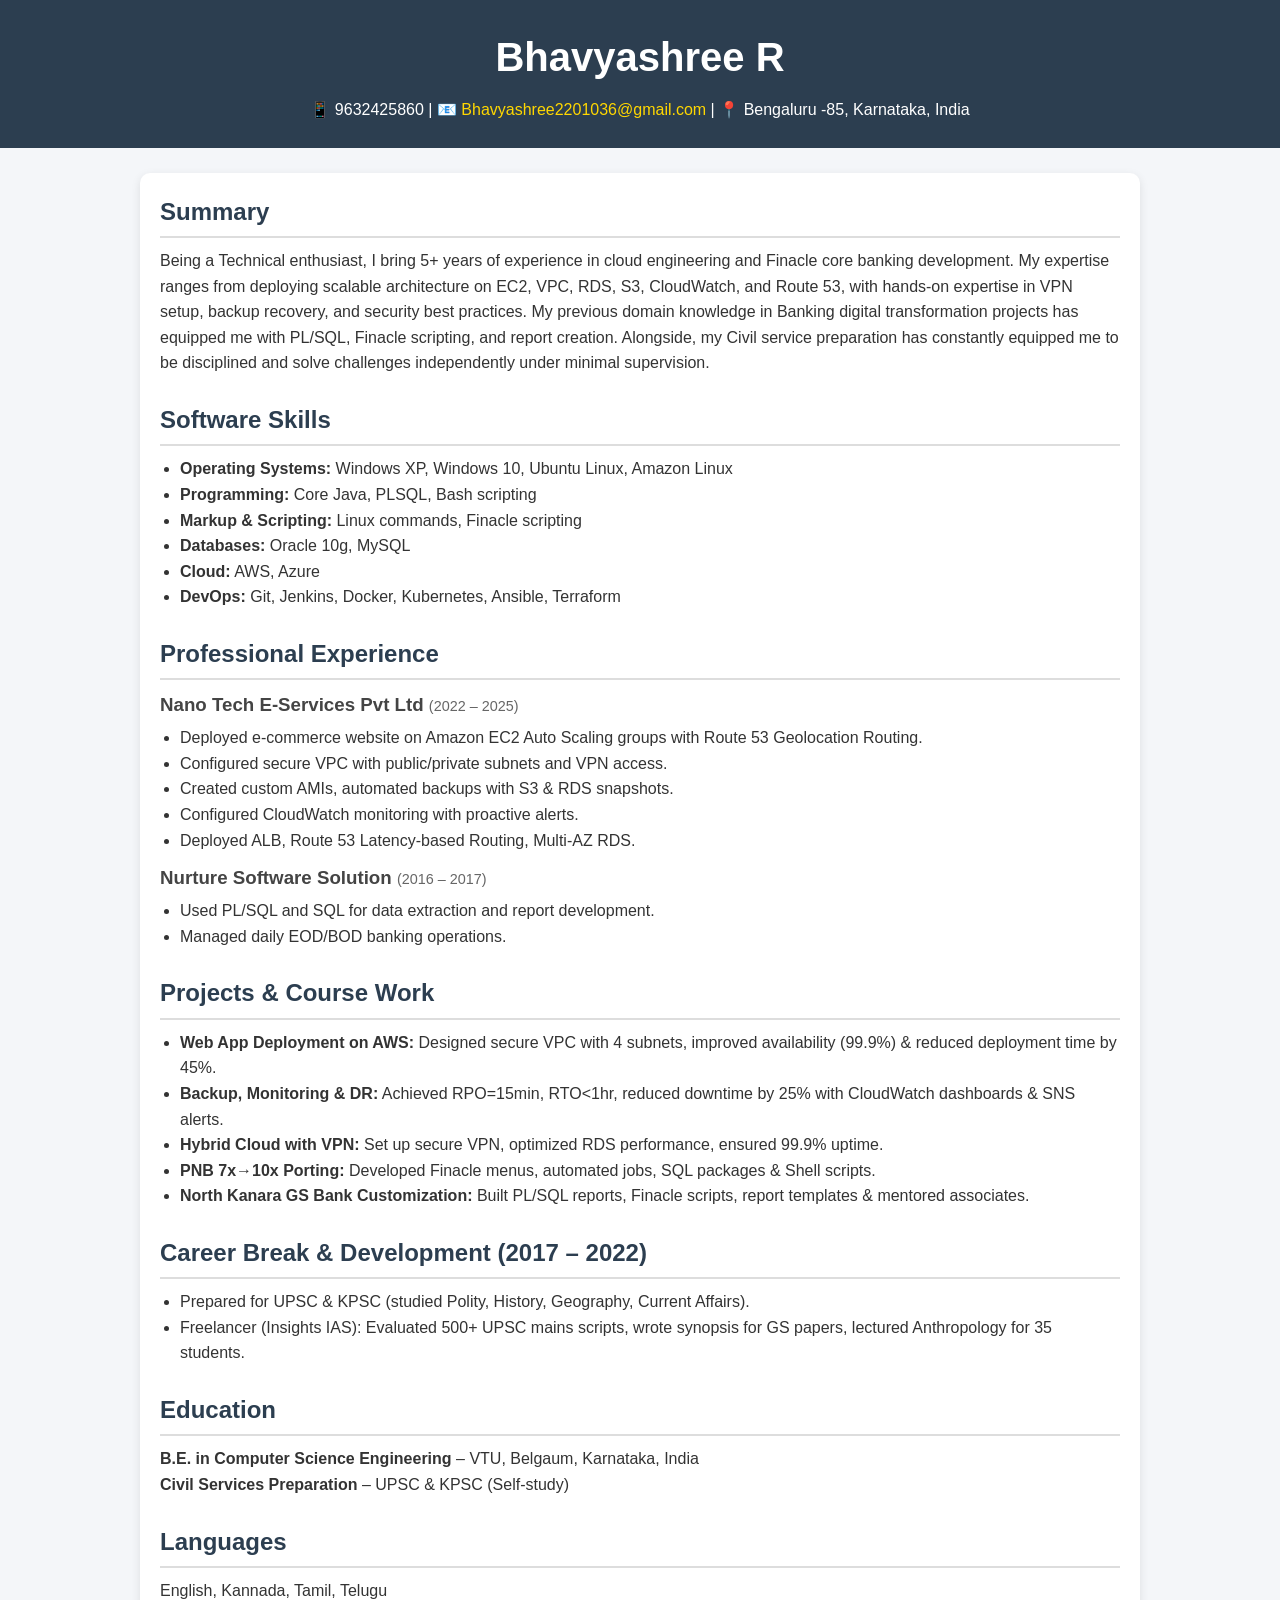
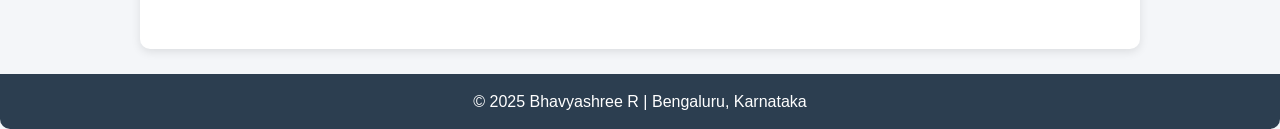
==== docs/index.html @ 76e30be9 "added website files under Docs directory" ====
<!DOCTYPE html>
<html lang="en">
<head>
  <meta charset="UTF-8">
  <meta name="viewport" content="width=device-width, initial-scale=1.0">
  <title>Resume - Bhavyashree R</title>
  <link rel="stylesheet" href="style.css">
</head>
<body>
  <!-- Header -->
  <header>
    <h1>Bhavyashree R</h1>
    <p>
      📱 9632425860 | 
      📧 <a href="mailto:Bhavyashree2201036@gmail.com">Bhavyashree2201036@gmail.com</a> | 
      📍 Bengaluru -85, Karnataka, India
    </p>
  </header>

  <main>
    <!-- Summary -->
    <section>
      <h2>Summary</h2>
      <p>
        Being a Technical enthusiast, I bring 5+ years of experience in cloud engineering and Finacle core banking development. 
        My expertise ranges from deploying scalable architecture on EC2, VPC, RDS, S3, CloudWatch, and Route 53, with hands-on expertise in VPN setup, backup recovery, and security best practices. 
        My previous domain knowledge in Banking digital transformation projects has equipped me with PL/SQL, Finacle scripting, and report creation. 
        Alongside, my Civil service preparation has constantly equipped me to be disciplined and solve challenges independently under minimal supervision.
      </p>
    </section>

    <!-- Software Skills -->
    <section>
      <h2>Software Skills</h2>
      <ul>
        <li><strong>Operating Systems:</strong> Windows XP, Windows 10, Ubuntu Linux, Amazon Linux</li>
        <li><strong>Programming:</strong> Core Java, PLSQL, Bash scripting</li>
        <li><strong>Markup & Scripting:</strong> Linux commands, Finacle scripting</li>
        <li><strong>Databases:</strong> Oracle 10g, MySQL</li>
        <li><strong>Cloud:</strong> AWS, Azure</li>
        <li><strong>DevOps:</strong> Git, Jenkins, Docker, Kubernetes, Ansible, Terraform</li>
      </ul>
    </section>

    <!-- Professional Experience -->
    <section>
      <h2>Professional Experience</h2>

      <div class="job">
        <h3>Nano Tech E-Services Pvt Ltd <span>(2022 – 2025)</span></h3>
        <ul>
          <li>Deployed e-commerce website on Amazon EC2 Auto Scaling groups with Route 53 Geolocation Routing.</li>
          <li>Configured secure VPC with public/private subnets and VPN access.</li>
          <li>Created custom AMIs, automated backups with S3 & RDS snapshots.</li>
          <li>Configured CloudWatch monitoring with proactive alerts.</li>
          <li>Deployed ALB, Route 53 Latency-based Routing, Multi-AZ RDS.</li>
        </ul>
      </div>

      <div class="job">
        <h3>Nurture Software Solution <span>(2016 – 2017)</span></h3>
        <ul>
          <li>Used PL/SQL and SQL for data extraction and report development.</li>
          <li>Managed daily EOD/BOD banking operations.</li>
        </ul>
      </div>
    </section>

    <!-- Projects -->
    <section>
      <h2>Projects & Course Work</h2>
      <ul>
        <li><strong>Web App Deployment on AWS:</strong> Designed secure VPC with 4 subnets, improved availability (99.9%) & reduced deployment time by 45%.</li>
        <li><strong>Backup, Monitoring & DR:</strong> Achieved RPO=15min, RTO&lt;1hr, reduced downtime by 25% with CloudWatch dashboards & SNS alerts.</li>
        <li><strong>Hybrid Cloud with VPN:</strong> Set up secure VPN, optimized RDS performance, ensured 99.9% uptime.</li>
        <li><strong>PNB 7x→10x Porting:</strong> Developed Finacle menus, automated jobs, SQL packages & Shell scripts.</li>
        <li><strong>North Kanara GS Bank Customization:</strong> Built PL/SQL reports, Finacle scripts, report templates & mentored associates.</li>
      </ul>
    </section>

    <!-- Career Break -->
    <section>
      <h2>Career Break & Development (2017 – 2022)</h2>
      <ul>
        <li>Prepared for UPSC & KPSC (studied Polity, History, Geography, Current Affairs).</li>
        <li>Freelancer (Insights IAS): Evaluated 500+ UPSC mains scripts, wrote synopsis for GS papers, lectured Anthropology for 35 students.</li>
      </ul>
    </section>

    <!-- Education -->
    <section>
      <h2>Education</h2>
      <p><strong>B.E. in Computer Science Engineering</strong> – VTU, Belgaum, Karnataka, India</p>
      <p><strong>Civil Services Preparation</strong> – UPSC & KPSC (Self-study)</p>
    </section>

    <!-- Languages -->
    <section>
      <h2>Languages</h2>
      <p>English, Kannada, Tamil, Telugu</p>
    </section>
  </main>

  <footer>
    <p>© 2025 Bhavyashree R | Bengaluru, Karnataka</p>
  </footer>
</body>
</html>
---- docs/style.css ----
/* General Reset */
* {
  margin: 0;
  padding: 0;
  box-sizing: border-box;
}

body {
  font-family: Arial, sans-serif;
  line-height: 1.6;
  background: #f4f6f9;
  color: #333;
  padding: 0;
  margin: 0;
}

/* Header */
header {
  background: #2c3e50;
  color: white;
  text-align: center;
  padding: 25px 15px;
}

header h1 {
  font-size: 2.5rem;
  margin-bottom: 8px;
}

header a {
  color: #ffd700;
  text-decoration: none;
}

/* Main content */
main {
  max-width: 1000px;
  margin: 25px auto;
  padding: 20px;
  background: white;
  border-radius: 10px;
  box-shadow: 0 3px 10px rgba(0,0,0,0.1);
}

section {
  margin-bottom: 25px;
}

h2 {
  color: #2c3e50;
  margin-bottom: 10px;
  border-bottom: 2px solid #ddd;
  padding-bottom: 5px;
}

h3 {
  color: #444;
  margin: 10px 0 5px;
}

.job span {
  font-weight: normal;
  color: #666;
  font-size: 0.9rem;
}

ul {
  margin-left: 20px;
  list-style: disc;
}

/* Footer */
footer {
  background: #2c3e50;
  color: white;
  text-align: center;
  padding: 15px;
  margin-top: 20px;
  border-radius: 0 0 10px 10px;
}
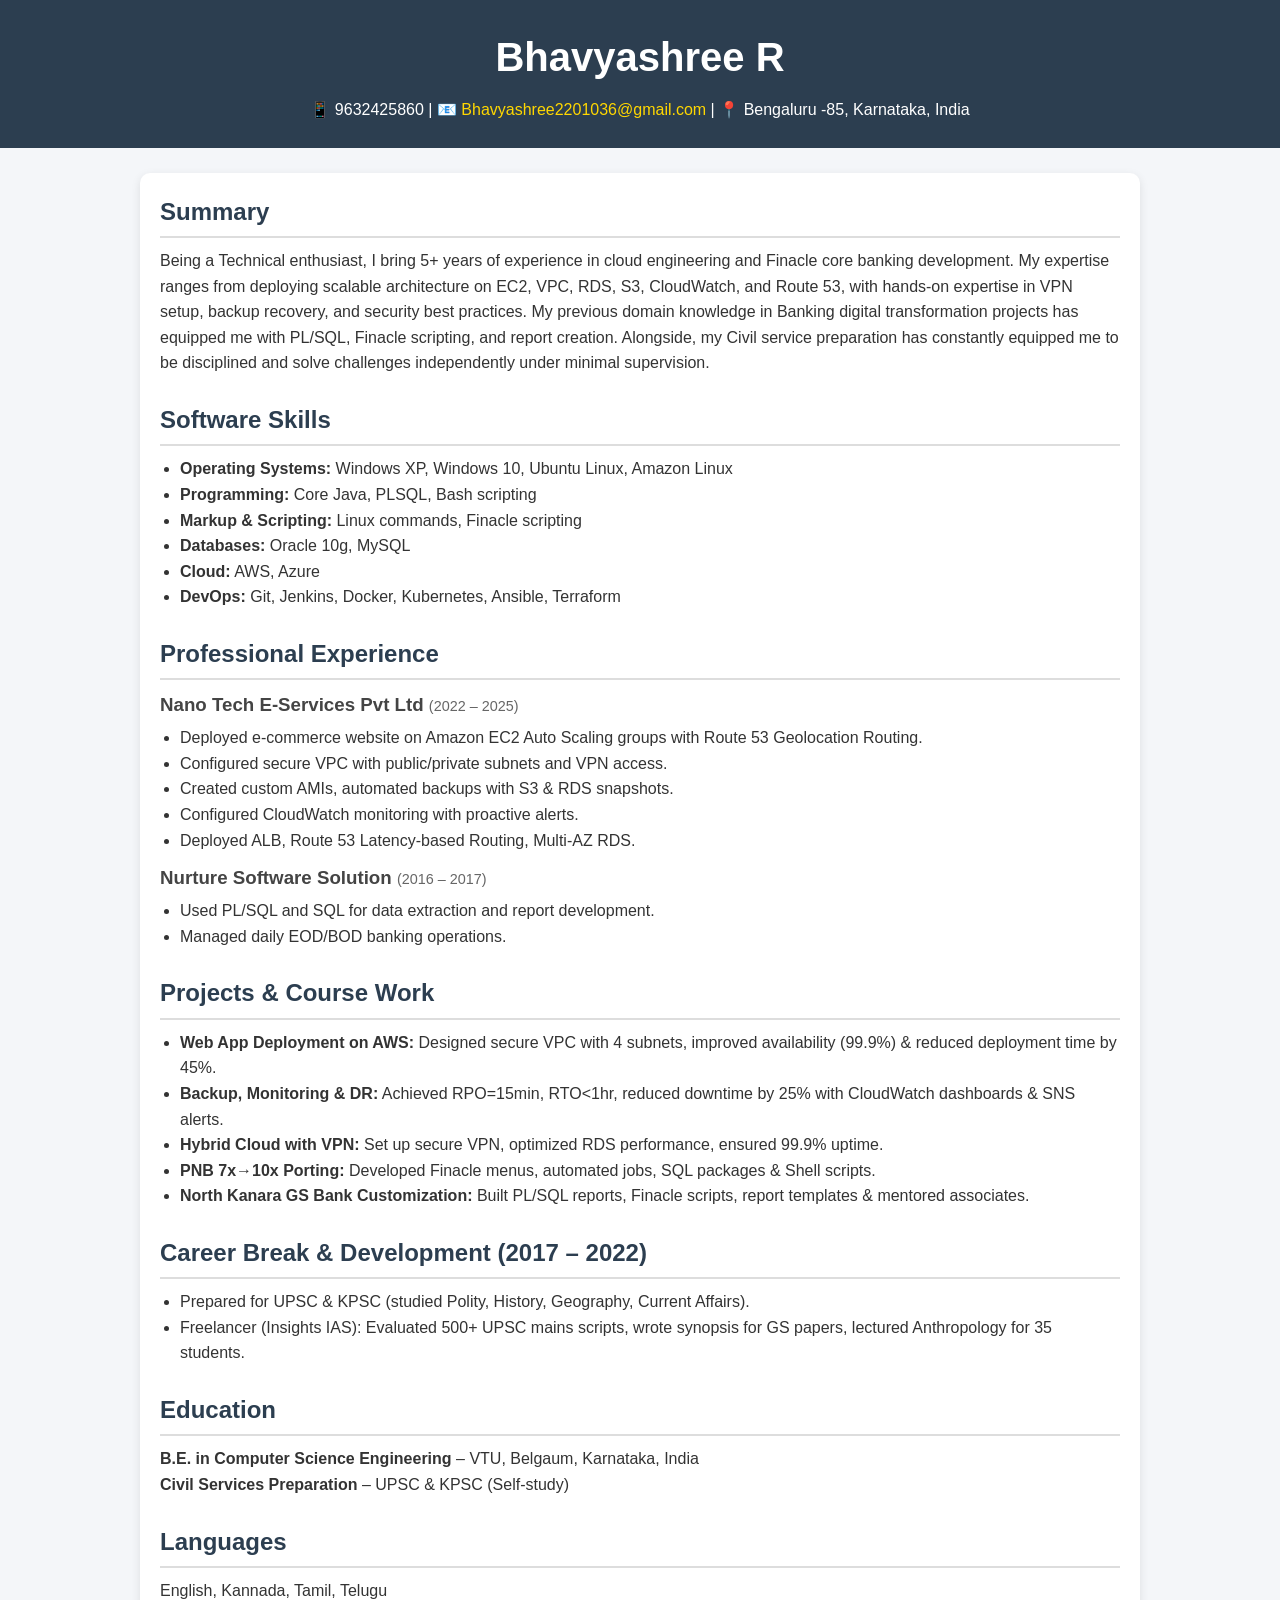
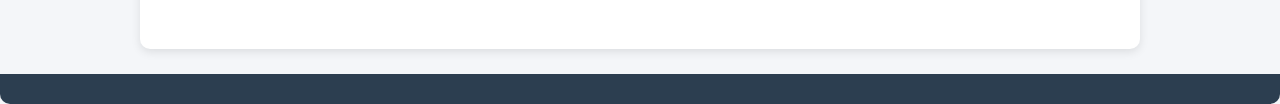
==== commit fad166c0: "added piece of code to include chatbot" ====
--- a/docs/index.html
+++ b/docs/index.html
@@ -102,7 +102,32 @@
   </main>
 
   <footer>
-    <p>© 2025 Bhavyashree R | Bengaluru, Karnataka</p>
+	<!--start of Tawk.to Script-->
+	  <script type="text/javascript">
+		  var Tawk_API=Tawk_API||{}, Tawk_LoadStart=new Date();
+		  (function(){
+			  var s1=document.createElement("script"),s0=document.getElementsByTagName("script")[0];
+			  s1.async=true;
+			  s1.src='https://embed.tawk.to/68bf265d9d7125192116255d/1j4laroho';
+			  s1.charset='UTF-8';
+			  s1.setAttribute('crossorigin','*');
+			  s0.parentNode.insertBefore(s1,s0);
+		  })();
+	  </script>
+	  <!--End of Tawk.to Script--><!--Start of Tawk.to Script-->
+	  <script type="text/javascript">
+		  var Tawk_API=Tawk_API||{}, Tawk_LoadStart=new Date();
+		  (function(){
+			  var s1=document.createElement("script"),s0=document.getElementsByTagName("script")[0];
+			  s1.async=true;
+			  s1.src='https://embed.tawk.to/68bf265d9d7125192116255d/1j4laroho';
+			  s1.charset='UTF-8';
+			  s1.setAttribute('crossorigin','*');
+			  s0.parentNode.insertBefore(s1,s0);
+		  })();
+	  </script>
+	  <!--End of Tawk.to Script-->
   </footer>
+
 </body>
 </html>
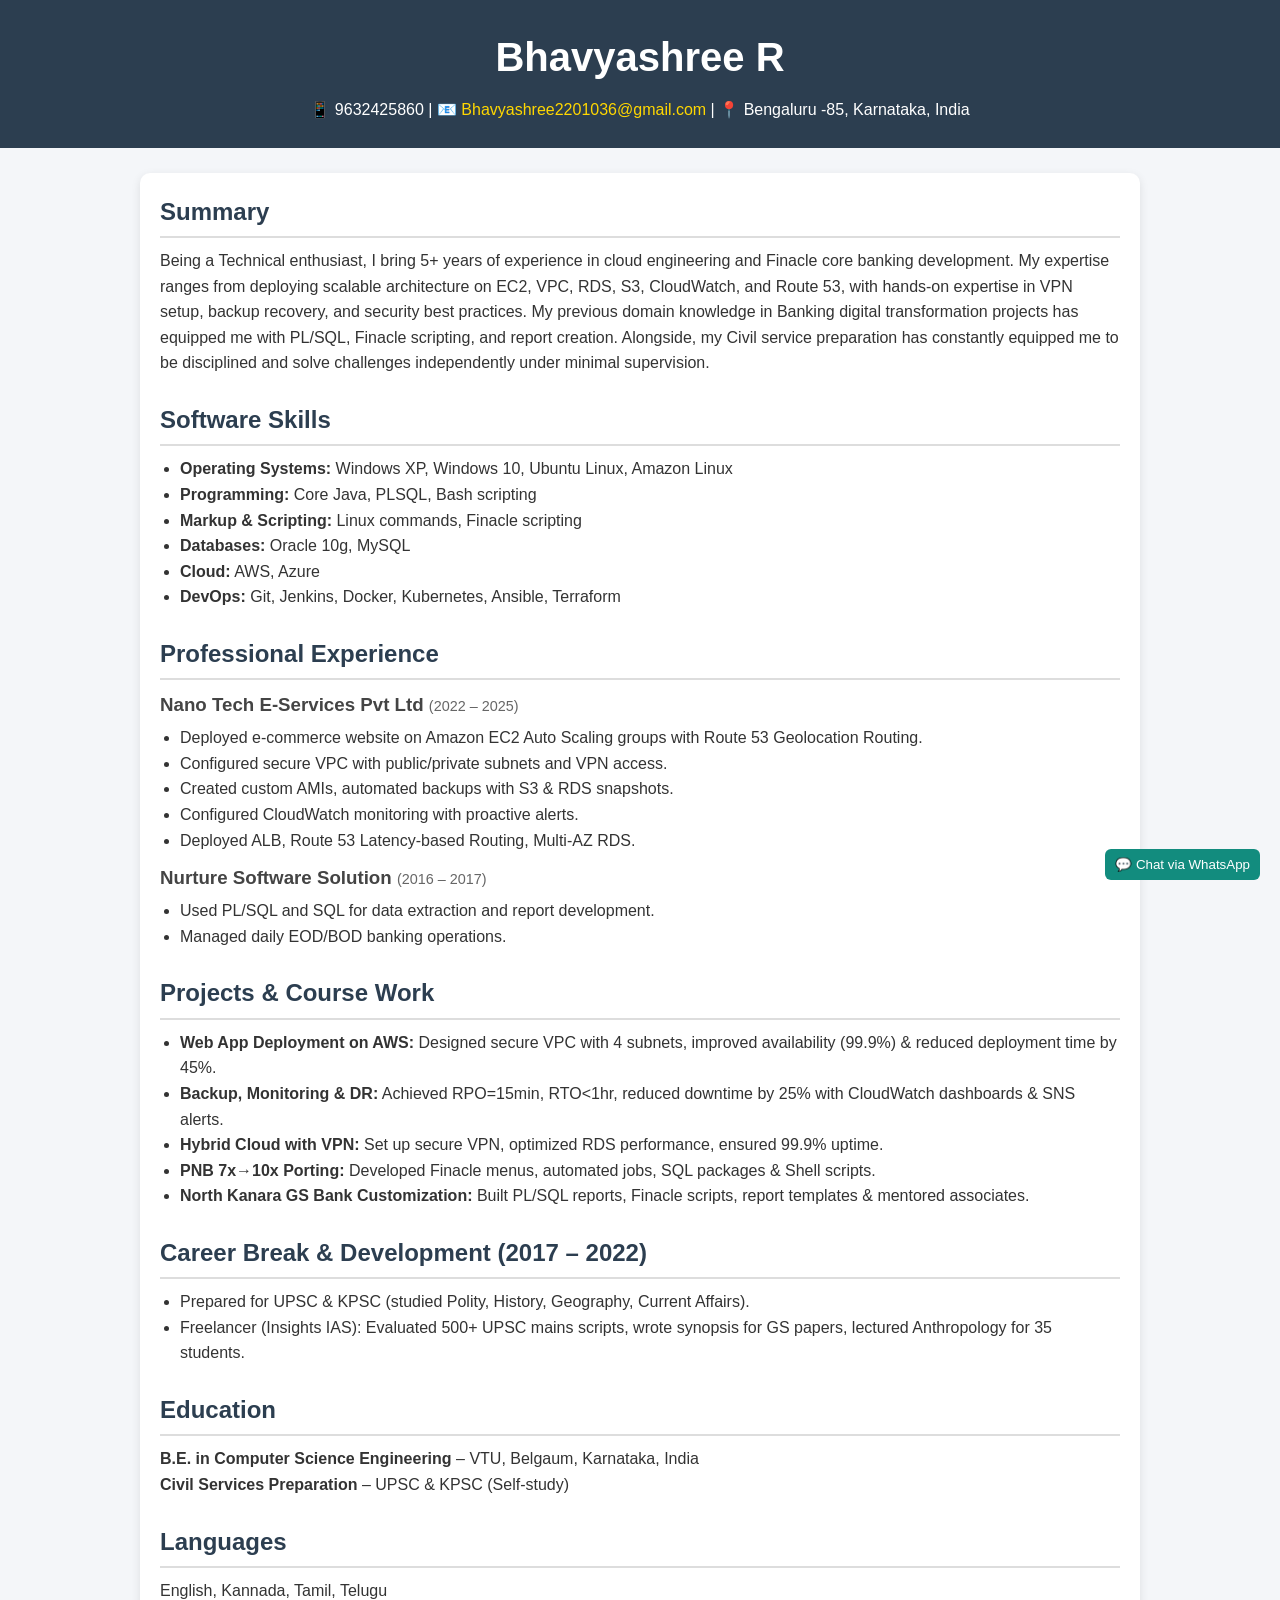
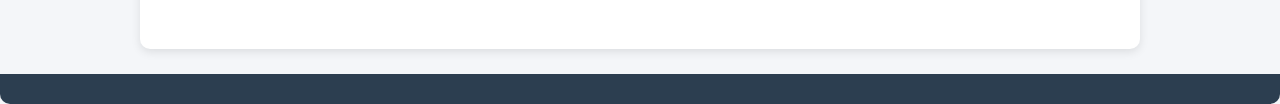
==== commit 4048876a: "Removed tawk code and added code to chat through whatsapp number" ====
--- a/docs/index.html
+++ b/docs/index.html
@@ -102,32 +102,75 @@
   </main>
 
   <footer>
-	<!--start of Tawk.to Script-->
-	  <script type="text/javascript">
-		  var Tawk_API=Tawk_API||{}, Tawk_LoadStart=new Date();
-		  (function(){
-			  var s1=document.createElement("script"),s0=document.getElementsByTagName("script")[0];
-			  s1.async=true;
-			  s1.src='https://embed.tawk.to/68bf265d9d7125192116255d/1j4laroho';
-			  s1.charset='UTF-8';
-			  s1.setAttribute('crossorigin','*');
-			  s0.parentNode.insertBefore(s1,s0);
-		  })();
-	  </script>
-	  <!--End of Tawk.to Script--><!--Start of Tawk.to Script-->
-	  <script type="text/javascript">
-		  var Tawk_API=Tawk_API||{}, Tawk_LoadStart=new Date();
-		  (function(){
-			  var s1=document.createElement("script"),s0=document.getElementsByTagName("script")[0];
-			  s1.async=true;
-			  s1.src='https://embed.tawk.to/68bf265d9d7125192116255d/1j4laroho';
-			  s1.charset='UTF-8';
-			  s1.setAttribute('crossorigin','*');
-			  s0.parentNode.insertBefore(s1,s0);
-		  })();
-	  </script>
-	  <!--End of Tawk.to Script-->
   </footer>
+  <!-- WhatsApp Chat Widget (simple) -->
+<style>
+/* small styles — tweak as you like */
+#wchat-btn { position: fixed; right: 20px; bottom: 20px; z-index: 9999; }
+#wchat-box { display:none; position:fixed; right:20px; bottom:80px; width:320px; max-width:90vw; background:#fff; border-radius:8px; box-shadow:0 6px 18px rgba(0,0,0,0.15); font-family:Arial; }
+#wchat-header { background:#25D366; color:#fff; padding:10px; border-radius:8px 8px 0 0; }
+#wchat-body { padding:10px; }
+#wchat-body textarea { width:100%; height:90px; resize:vertical; }
+#wchat-actions { display:flex; gap:8px; justify-content:flex-end; padding:10px; }
+.btn { padding:8px 10px; border-radius:6px; border:none; cursor:pointer; }
+.btn-primary { background:#128C7E; color:white; }
+.btn-light { background:#f2f2f2; }
+</style>
+
+<div id="wchat-btn">
+	  <button id="open-chat" class="btn btn-primary">💬 Chat via WhatsApp</button>
+</div>
+
+<div id="wchat-box" role="dialog" aria-label="WhatsApp chat">
+	  <div id="wchat-header"><strong>Chat on WhatsApp</strong></div>
+	    <div id="wchat-body">
+		        <p>Type your message and click <em>Open WhatsApp</em>. This will open WhatsApp with a pre-filled message to my number.</p>
+			    <input id="visitor-name" placeholder="Your name (optional)" style="width:100%; margin-bottom:8px; padding:8px;"/>
+			        <input id="visitor-email" placeholder="Your email (optional)" style="width:100%; margin-bottom:8px; padding:8px;"/>
+				    <textarea id="visitor-msg" placeholder="Write your message..." required></textarea>
+				      </div>
+				        <div id="wchat-actions">
+						    <button class="btn btn-light" id="close-chat">Close</button>
+						        <button class="btn btn-primary" id="open-whatsapp">Open WhatsApp</button>
+							  </div>
+</div>
+
+<script>
+	  // === EDIT THIS: put your phone number here in international format without + or leading zeros ===
+	  // Example India: 919632425860
+	  const MY_WHATSAPP_NUMBER = "919632425860";
+
+	    const openBtn = document.getElementById('open-chat');
+	      const box = document.getElementById('wchat-box');
+	        const closeBtn = document.getElementById('close-chat');
+		  const openWhats = document.getElementById('open-whatsapp');
+
+		    openBtn.addEventListener('click', ()=> box.style.display='block');
+		      closeBtn.addEventListener('click', ()=> box.style.display='none');
+
+		        openWhats.addEventListener('click', ()=> {
+			    const name = document.getElementById('visitor-name').value.trim();
+			        const email = document.getElementById('visitor-email').value.trim();
+				    const msg = document.getElementById('visitor-msg').value.trim();
+
+				        if(!msg) { alert('Please type a message.'); return; }
+
+					    // build a friendly prefilled message
+					        let full = "";
+						    if(name) full += `Name: ${name}\n`;
+						        if(email) full += `Email: ${email}\n`;
+							    full += `Message: ${msg}`;
+
+							        // URL encode
+								    const encoded = encodeURIComponent(full);
+
+								        // wa.me link opens WhatsApp chat with prefilled message (works on mobile & web)
+									    const url = `https://wa.me/${MY_WHATSAPP_NUMBER}?text=${encoded}`;
+
+									        // open in new tab/window — if visitor is on mobile and has WhatsApp, it opens the app
+										    window.open(url, '_blank');
+										      });
+</script>
 
 </body>
 </html>
